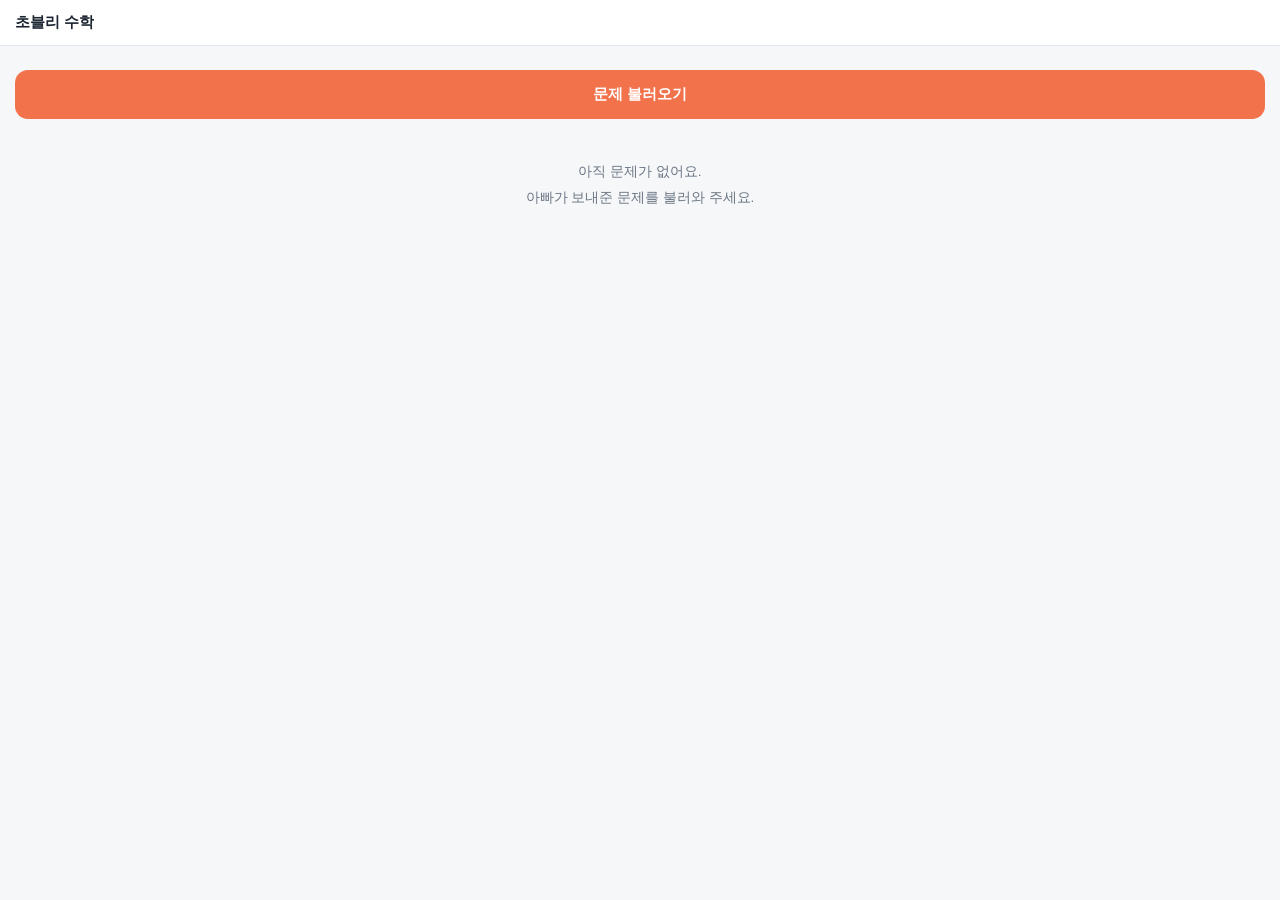
==== index.html @ 3755fc2c "Add files via upload" ====
<!DOCTYPE html>
<html lang="ko">
<head>
<meta charset="utf-8">
<meta name="viewport" content="width=device-width,initial-scale=1,maximum-scale=1,user-scalable=no,viewport-fit=cover">
<meta name="theme-color" content="#f2724b">
<meta name="mobile-web-app-capable" content="yes">
<meta name="apple-mobile-web-app-capable" content="yes">
<meta name="apple-mobile-web-app-status-bar-style" content="default">
<meta name="apple-mobile-web-app-title" content="초블리 수학">
<link rel="manifest" href="manifest.json">
<link rel="apple-touch-icon" href="icon-192.png">
<title>초블리 수학</title>
<style>
  :root{
    --ink:#1b2430; --sub:#6b7684; --line:#e3e7ec; --bg:#f6f7f9;
    --card:#fff; --kid:#f2724b; --ok:#17a06a; --new:#7c4dff; --soft:#f7f9fc;
  }
  *{box-sizing:border-box;-webkit-tap-highlight-color:transparent}
  html,body{height:100%}
  body{
    margin:0;background:var(--bg);color:var(--ink);
    font-family:-apple-system,"Apple SD Gothic Neo","Noto Sans KR","Malgun Gothic",sans-serif;
    display:flex;flex-direction:column;
    padding-top:env(safe-area-inset-top);padding-bottom:env(safe-area-inset-bottom);
    overscroll-behavior:none;
  }
  .bar{
    padding:13px 15px;background:var(--card);border-bottom:1px solid var(--line);
    display:flex;align-items:center;gap:9px;flex:0 0 auto;
  }
  .bar .back{border:0;background:transparent;font-size:19px;color:var(--sub);padding:0 3px;cursor:pointer;font-family:inherit}
  .bar .t{font-size:15px;font-weight:700;overflow:hidden;text-overflow:ellipsis;white-space:nowrap}
  .bar .count{margin-left:auto;font-size:13px;color:var(--sub);font-variant-numeric:tabular-nums;flex:0 0 auto}
  .wrap{flex:1;overflow-y:auto;padding:15px;-webkit-overflow-scrolling:touch}

  .btn{
    display:block;width:100%;border:0;border-radius:13px;padding:15px;
    font-size:15px;font-weight:700;font-family:inherit;cursor:pointer;margin-top:9px;
  }
  .btn:active{transform:scale(.985)}
  .btn.kid{background:var(--kid);color:#fff}
  .btn.ghost{background:var(--card);color:var(--ink);border:1px solid var(--line)}
  .btn.ok{background:var(--ok);color:#fff}
  .btn:disabled{opacity:.45}
  .row{display:flex;gap:8px}
  .row .btn{margin-top:9px}

  .label{font-size:11.5px;color:var(--sub);margin:18px 0 7px;letter-spacing:.03em}
  .card{background:var(--card);border:1px solid var(--line);border-radius:14px;padding:13px 14px;margin-bottom:9px;cursor:pointer;line-height:1.8}
  .card:active{background:#fafbfc}
  .card .n{font-weight:700;font-size:14.5px}
  .card .m{color:var(--sub);font-size:12px;margin-top:3px}
  .card.fresh{border-color:var(--new);background:#f8f5ff}
  .newtag{display:inline-block;font-size:10px;font-weight:800;color:#fff;background:var(--new);padding:2px 7px;border-radius:20px;margin-left:6px;vertical-align:2px}

  textarea{
    width:100%;min-height:170px;border:1.5px dashed #c3ccd8;border-radius:12px;
    padding:12px;font-size:13px;font-family:inherit;background:var(--card);
    line-height:1.6;resize:none;color:var(--ink);
  }
  textarea:focus{outline:0;border-color:var(--kid)}

  .note{border-radius:11px;padding:11px 13px;font-size:12.5px;line-height:1.7;margin-top:11px}
  .note.warn{background:#fff5e8;color:#8a5a12}
  .note.good{background:#eaf7f0;color:#0f6d49}
  .note.info{background:#f1eeff;color:#4a2fb0}
  .note.bad{background:#fdeced;color:#a52334}

  .prog{height:6px;border-radius:4px;background:#e9ecf0;overflow:hidden;margin-bottom:16px}
  .prog i{display:block;height:100%;background:var(--kid);transition:width .3s}

  .qtext{font-size:17px;line-height:2.15;font-weight:600;margin-bottom:4px;word-break:keep-all}

  .ansbox{
    background:var(--card);border:1px solid var(--line);border-radius:14px;
    padding:16px;display:flex;align-items:center;justify-content:center;
    gap:6px;min-height:86px;flex-wrap:wrap;
  }
  .cell{
    width:52px;height:50px;border:2px solid #c8d1dc;border-radius:9px;background:#fff;
    text-align:center;font-size:21px;font-weight:700;font-family:inherit;color:var(--ink);
    padding:0;
  }
  .cell:focus{outline:0;border-color:var(--kid)}
  .cell.sm{width:46px;height:40px;font-size:18px}
  .fracin{display:flex;flex-direction:column;align-items:center;gap:4px}
  .fracin .bar2{width:46px;height:2.5px;background:var(--ink);border-radius:2px}
  .unit{font-size:17px;font-weight:700;color:var(--sub);margin-left:3px}
  .dot{font-size:26px;font-weight:800;align-self:flex-end;padding-bottom:6px}

  /* 세로 분수 (본문용) */
  .fr{display:inline-flex;flex-direction:column;align-items:center;justify-content:center;
      vertical-align:middle;margin:0 3px;line-height:1;position:relative;top:-.08em}
  .fr .up,.fr .dn{font-size:.74em;font-weight:700;line-height:1.15}
  .fr .ln{width:100%;min-width:12px;height:1.4px;background:currentColor;margin:2px 0}

  .steps{background:var(--card);border:1px solid var(--line);border-radius:12px;padding:14px;margin-top:11px;font-size:14px;line-height:2.2}
  .steps .st{margin-bottom:13px}
  .steps .st:last-child{margin-bottom:0}
  .steps .sh{font-weight:700;font-size:13.5px;color:var(--kid);margin-bottom:3px}
  .steps .sd{color:#3c4653;font-size:13.5px;line-height:1.95}
  .steps .sf{background:var(--soft);border-radius:8px;padding:9px 11px;margin-top:6px;font-size:14.5px;line-height:2.1;font-weight:600}
  .steps .fin{border-top:1px dashed var(--line);padding-top:11px;font-weight:700;font-size:14.5px;line-height:2}

  .big{font-size:26px;font-weight:800;text-align:center;margin:26px 0 6px}
  .mid{text-align:center;color:var(--sub);font-size:14px;margin-bottom:6px}
  .score{text-align:center;font-size:15px;font-weight:700;margin-bottom:20px}
  .empty{text-align:center;color:var(--sub);font-size:13.5px;padding:40px 20px;line-height:1.9}
  .hide{display:none!important}
  .del{float:right;color:#c0c8d2;font-size:12px;padding:2px 6px}
</style>
</head>
<body>

<div class="bar">
  <button class="back hide" id="backBtn">←</button>
  <span class="t" id="title">초블리 수학</span>
  <span class="count" id="count"></span>
</div>
<div class="wrap" id="wrap"></div>

<script>
"use strict";

/* ---------- 저장 ---------- */
var KEY = "chobly-math-sets-v1";
var MAX_SETS = 5;

function loadSets(){
  try{
    var raw = localStorage.getItem(KEY);
    if(!raw) return [];
    var v = JSON.parse(raw);
    return Array.isArray(v) ? v : [];
  }catch(e){ return []; }
}
function saveSets(sets){
  try{ localStorage.setItem(KEY, JSON.stringify(sets.slice(0, MAX_SETS))); }
  catch(e){}
}

/* ---------- 압축 코드 해독 ---------- */
/* 아빠 앱: JSON → deflate → base64 → "CHOB1:..." */
function decodeCode(text){
  var m = String(text).match(/CHOB1:([A-Za-z0-9+/=_-]+)/);
  if(!m) throw new Error("형식이 아니에요");
  var b64 = m[1].replace(/-/g,"+").replace(/_/g,"/");
  while(b64.length % 4) b64 += "=";
  var bin = atob(b64);
  var bytes = new Uint8Array(bin.length);
  for(var i=0;i<bin.length;i++) bytes[i] = bin.charCodeAt(i);
  return bytes;
}
function inflateBytes(bytes){
  if(typeof DecompressionStream === "undefined") return Promise.reject(new Error("미지원"));
  var ds = new DecompressionStream("deflate-raw");
  var stream = new Blob([bytes]).stream().pipeThrough(ds);
  return new Response(stream).text();
}
function parseCode(text){
  var bytes = decodeCode(text);
  return inflateBytes(bytes).then(function(json){
    var data = JSON.parse(json);
    if(!data || !Array.isArray(data.q) || !data.q.length) throw new Error("문제가 없어요");
    return data;
  });
}

/* ---------- 분수/수식 표기 ---------- */
/* 3/4 → 세로분수, 2_1/3 → 대분수 */
function fracHTML(text){
  var s = esc(String(text == null ? "" : text));
  // 대분수(2_1/3)와 진분수(3/4)를 한 번에 처리한다.
  // 두 번 치환하면 앞서 만든 결과 안의 숫자를 다시 잡아먹으므로 반드시 한 패스로.
  return s.replace(/(\d+)_(\d+)\/(\d+)|(\d+)\/(\d+)/g, function(m, mw, mn, md, fn, fd){
    if(mw !== undefined){
      return mw + '<span class="fr"><span class="up">'+mn+'</span><i class="ln"></i><span class="dn">'+md+'</span></span>';
    }
    return '<span class="fr"><span class="up">'+fn+'</span><i class="ln"></i><span class="dn">'+fd+'</span></span>';
  });
}
function esc(s){
  return String(s).replace(/&/g,"&amp;").replace(/</g,"&lt;").replace(/>/g,"&gt;");
}

/* ---------- 답 비교 ---------- */
function gcd(a,b){ a=Math.abs(a); b=Math.abs(b); while(b){ var t=b; b=a%b; a=t; } return a; }

function answerValue(ans){
  // ans: {type:"int"|"frac"|"mixed"|"dec", ...}
  if(!ans) return null;
  if(ans.type === "int") return Number(ans.value);
  if(ans.type === "dec") return Number(ans.value);
  if(ans.type === "frac"){
    if(!Number(ans.den)) return null;
    return Number(ans.num)/Number(ans.den);
  }
  if(ans.type === "mixed"){
    if(!Number(ans.den)) return null;
    return Number(ans.whole) + Number(ans.num)/Number(ans.den);
  }
  return null;
}
function sameAnswer(correct, input){
  var a = answerValue(correct), b = answerValue(input);
  if(a === null || b === null || isNaN(a) || isNaN(b)) return false;
  return Math.abs(a-b) < 1e-9;
}
function answerText(ans){
  if(!ans) return "";
  var u = ans.unit ? " " + ans.unit : "";
  if(ans.type === "int" || ans.type === "dec") return ans.value + u;
  if(ans.type === "frac") return ans.num + "/" + ans.den + u;
  if(ans.type === "mixed") return ans.whole + "_" + ans.num + "/" + ans.den + u;
  return "";
}

/* ---------- 상태 ---------- */
var sets = loadSets();
var view = "home";      // home | paste | quiz | done
var curSet = null;      // 현재 세트 객체
var idx = 0;            // 문제 번호
var tries = 0;          // 이 문제 시도 횟수
var revealed = false;   // 풀이 열림
var judged = null;      // null | "right" | "wrong"
var onlyWrong = false;  // 틀린 문제만 다시 풀기 모드
var order = [];         // 실제 풀 순서(인덱스 배열)

var wrap = document.getElementById("wrap");
var titleEl = document.getElementById("title");
var countEl = document.getElementById("count");
var backBtn = document.getElementById("backBtn");

backBtn.onclick = function(){
  if(view === "quiz" || view === "done" || view === "paste"){ go("home"); }
};

function go(v){
  view = v;
  if(v === "home"){ curSet = null; onlyWrong = false; }
  render();
  wrap.scrollTop = 0;
}

/* ---------- 렌더 ---------- */
function render(){
  backBtn.classList.toggle("hide", view === "home");
  countEl.textContent = "";
  if(view === "home"){ titleEl.textContent = "초블리 수학"; renderHome(); }
  else if(view === "paste"){ titleEl.textContent = "문제 불러오기"; renderPaste(); }
  else if(view === "quiz"){ titleEl.textContent = curSet.title; renderQuiz(); }
  else if(view === "done"){ titleEl.textContent = curSet.title; renderDone(); }
}

function renderHome(){
  var h = '<button class="btn kid" id="toPaste">문제 불러오기</button>';
  if(!sets.length){
    h += '<div class="empty">아직 문제가 없어요.<br>아빠가 보내준 문제를 불러와 주세요.</div>';
  }else{
    h += '<div class="label">풀 수 있는 문제</div>';
    sets.forEach(function(s,i){
      var solved = (s.answers || []).filter(function(a){ return a !== null && a !== undefined; }).length;
      var msg;
      if(s.finished){
        var right = countRight(s);
        msg = s.q.length + "문제 · " + s.q.length + "개 중 " + right + "개 맞음";
      }else if(solved > 0){
        msg = s.q.length + "문제 · " + solved + "문제까지 풀었어요";
      }else{
        msg = s.q.length + "문제 · 아직 안 풀었어요";
      }
      h += '<div class="card'+(s.fresh?' fresh':'')+'" data-i="'+i+'">'
         + '<span class="del" data-del="'+i+'">✕</span>'
         + '<div class="n">'+esc(s.title)+(s.fresh?'<span class="newtag">NEW</span>':'')+'</div>'
         + '<div class="m">'+msg+'</div></div>';
    });
    h += '<div class="note warn">문제는 최근 '+MAX_SETS+'개까지만 남아요.</div>';
  }
  wrap.innerHTML = h;

  document.getElementById("toPaste").onclick = function(){ go("paste"); };
  Array.prototype.forEach.call(wrap.querySelectorAll(".card"), function(el){
    el.onclick = function(ev){
      if(ev.target.hasAttribute("data-del")) return;
      openSet(Number(el.getAttribute("data-i")));
    };
  });
  Array.prototype.forEach.call(wrap.querySelectorAll("[data-del]"), function(el){
    el.onclick = function(ev){
      ev.stopPropagation();
      var i = Number(el.getAttribute("data-del"));
      if(confirm("이 문제를 지울까요?")){
        sets.splice(i,1); saveSets(sets); render();
      }
    };
  });
}

function countRight(s){
  var n = 0;
  (s.answers||[]).forEach(function(a,i){
    if(a && a.correct) n++;
  });
  return n;
}

function renderPaste(){
  wrap.innerHTML =
    '<div class="note info">아빠가 카톡으로 보내준 문제를 길게 눌러 전체 선택하고 복사한 다음, 아래 칸에 붙여넣으세요.</div>'
  + '<div class="label">여기에 붙여넣기</div>'
  + '<textarea id="pasteArea" placeholder="CHOB1:..." autocomplete="off" autocorrect="off" spellcheck="false"></textarea>'
  + '<div id="pasteMsg"></div>'
  + '<button class="btn kid" id="doLoad">문제 가져오기</button>';

  document.getElementById("doLoad").onclick = function(){
    var txt = document.getElementById("pasteArea").value.trim();
    var msg = document.getElementById("pasteMsg");
    if(!txt){ msg.innerHTML = '<div class="note bad">붙여넣은 내용이 없어요.</div>'; return; }
    msg.innerHTML = '<div class="note info">불러오는 중…</div>';
    parseCode(txt).then(function(data){
      var dup = sets.some(function(s){ return s.id === data.id; });
      if(dup){ msg.innerHTML = '<div class="note warn">이미 갖고 있는 문제예요.</div>'; return; }
      sets.forEach(function(s){ s.fresh = false; });
      sets.unshift({
        id: data.id || String(Date.now()),
        title: data.title || "수학 문제",
        q: data.q,
        answers: new Array(data.q.length).fill(null),
        finished: false,
        fresh: true
      });
      sets = sets.slice(0, MAX_SETS);
      saveSets(sets);
      go("home");
    }).catch(function(e){
      msg.innerHTML = '<div class="note bad">문제 데이터가 아니에요. 카톡 내용을 처음부터 끝까지 모두 복사했는지 확인해 주세요.</div>';
    });
  };
}

function openSet(i){
  curSet = sets[i];
  curSet.fresh = false;
  saveSets(sets);
  onlyWrong = false;
  order = curSet.q.map(function(_,k){ return k; });
  // 안 푼 문제부터 이어서
  var firstUnsolved = curSet.answers.findIndex(function(a){ return !a; });
  idx = firstUnsolved === -1 ? 0 : firstUnsolved;
  if(curSet.finished) idx = 0;
  resetQ();
  go("quiz");
}

function resetQ(){ tries = 0; revealed = false; judged = null; }

/* ---------- 문제 화면 ---------- */
function renderQuiz(){
  var qi = order[idx];
  var q = curSet.q[qi];
  countEl.textContent = (idx+1) + " / " + order.length;

  var pct = Math.round((idx / order.length) * 100);
  var h = '<div class="prog"><i style="width:'+pct+'%"></i></div>';
  h += '<div class="qtext">'+fracHTML(q.text)+'</div>';

  if(judged === "right"){
    h += '<div class="note good">정답이에요! 🎉</div>';
  }else if(judged === "wrong" && tries >= 2){
    h += '<div class="note bad">아쉬워요. 정답은 '+fracHTML(answerText(q.answer))+' 이에요.</div>';
  }else if(judged === "wrong"){
    h += '<div class="note warn">아쉬워요. 한 번 더 풀어볼까요?</div>';
  }

  h += '<div class="label">답을 써보세요</div>';
  h += '<div class="ansbox">' + inputHTML(q.answer) + '</div>';

  var done = (judged === "right") || (judged === "wrong" && tries >= 2);
  if(!done){
    h += '<button class="btn kid" id="check">'+(tries>0?'다시 확인':'정답 확인')+'</button>';
    h += '<div class="row">'
       + '<button class="btn ghost" id="showSol">풀이 보기</button>'
       + '<button class="btn ghost" id="skip">건너뛰기</button></div>';
  }else{
    h += '<button class="btn kid" id="next">'+(idx+1 < order.length ? '다음 문제' : '결과 보기')+'</button>';
    if(!revealed) h += '<button class="btn ghost" id="showSol">풀이 보기</button>';
  }

  if(revealed) h += solutionHTML(q);

  wrap.innerHTML = h;

  var chk = document.getElementById("check");
  if(chk) chk.onclick = doCheck;
  var nx = document.getElementById("next");
  if(nx) nx.onclick = doNext;
  var sk = document.getElementById("skip");
  if(sk) sk.onclick = doSkip;
  var ss = document.getElementById("showSol");
  if(ss) ss.onclick = function(){ revealed = true; renderQuiz(); };

  var first = wrap.querySelector(".cell:not([disabled])");
  if(first && !done) first.focus();
}

function inputHTML(ans){
  var t = ans.type;
  var u = ans.unit ? '<span class="unit">'+esc(ans.unit)+'</span>' : '';
  var dis = (judged === "right" || (judged === "wrong" && tries >= 2)) ? ' disabled' : '';
  if(t === "int" || t === "dec"){
    if(t === "int"){
      return '<input class="cell" id="v1" type="tel" inputmode="numeric" maxlength="6"'+dis+'>'+u;
    }
    return '<input class="cell sm" id="v1" type="tel" inputmode="numeric" maxlength="4"'+dis+'>'
         + '<span class="dot">.</span>'
         + '<input class="cell sm" id="v2" type="tel" inputmode="numeric" maxlength="3"'+dis+'>'+u;
  }
  if(t === "frac"){
    return '<div class="fracin">'
         + '<input class="cell sm" id="v1" type="tel" inputmode="numeric" maxlength="4"'+dis+'>'
         + '<i class="bar2"></i>'
         + '<input class="cell sm" id="v2" type="tel" inputmode="numeric" maxlength="4"'+dis+'>'
         + '</div>'+u;
  }
  // mixed
  return '<input class="cell sm" id="v0" type="tel" inputmode="numeric" maxlength="3"'+dis+'>'
       + '<div class="fracin">'
       + '<input class="cell sm" id="v1" type="tel" inputmode="numeric" maxlength="4"'+dis+'>'
       + '<i class="bar2"></i>'
       + '<input class="cell sm" id="v2" type="tel" inputmode="numeric" maxlength="4"'+dis+'>'
       + '</div>'+u;
}

function readInput(ans){
  function val(id){
    var el = document.getElementById(id);
    return el ? el.value.trim() : "";
  }
  var t = ans.type;
  if(t === "int"){
    var a = val("v1"); if(a === "") return null;
    return { type:"int", value:Number(a) };
  }
  if(t === "dec"){
    var w = val("v1"), f = val("v2");
    if(w === "" && f === "") return null;
    return { type:"dec", value:Number((w||"0") + "." + (f||"0")) };
  }
  if(t === "frac"){
    var n = val("v1"), d = val("v2");
    if(n === "" || d === "" || Number(d) === 0) return null;
    return { type:"frac", num:Number(n), den:Number(d) };
  }
  var wh = val("v0"), n2 = val("v1"), d2 = val("v2");
  if(wh === "" || n2 === "" || d2 === "" || Number(d2) === 0) return null;
  return { type:"mixed", whole:Number(wh), num:Number(n2), den:Number(d2) };
}

function doCheck(){
  var qi = order[idx];
  var q = curSet.q[qi];
  var input = readInput(q.answer);
  if(!input){
    alert("답을 모두 써주세요.");
    return;
  }
  tries++;
  var right = sameAnswer(q.answer, input);
  judged = right ? "right" : "wrong";
  if(right || tries >= 2){
    if(!onlyWrong){
      curSet.answers[qi] = { correct: right, given: input };
      saveSets(sets);
    }
    if(right) revealed = true;
  }
  renderQuiz();
}

function doSkip(){
  var qi = order[idx];
  if(!onlyWrong){
    curSet.answers[qi] = { correct:false, skipped:true };
    saveSets(sets);
  }
  doNext();
}

function doNext(){
  if(idx + 1 < order.length){
    idx++; resetQ(); renderQuiz(); wrap.scrollTop = 0;
  }else{
    if(!onlyWrong){ curSet.finished = true; saveSets(sets); }
    go("done");
  }
}

function solutionHTML(q){
  var h = '<div class="label">풀이</div><div class="steps">';
  (q.steps || []).forEach(function(s, i){
    h += '<div class="st"><div class="sh">'+(i+1)+'. '+esc(s.title||"")+'</div>'
       + '<div class="sd">'+fracHTML(s.desc||"")+'</div>';
    if(s.math) h += '<div class="sf">'+fracHTML(s.math)+'</div>';
    h += '</div>';
  });
  if(q.conclusion) h += '<div class="fin">'+fracHTML(q.conclusion)+'</div>';
  h += '</div>';
  return h;
}

/* ---------- 결과 화면 ---------- */
function renderDone(){
  var total = curSet.q.length;
  var right = countRight(curSet);
  var h = '<div class="big">다 풀었어요! 🎉</div>'
        + '<div class="mid">'+total+'문제 중</div>'
        + '<div class="score">'+right+'개 정답</div>';

  var wrongIdx = [];
  curSet.answers.forEach(function(a,i){ if(!a || !a.correct) wrongIdx.push(i); });

  if(wrongIdx.length){
    h += '<div class="label">틀린 문제</div>';
    wrongIdx.forEach(function(i){
      var q = curSet.q[i];
      var a = curSet.answers[i];
      var mine = (a && a.skipped) ? "건너뜀" : ("내 답 " + (a && a.given ? fracHTML(answerText(a.given)) : "-"));
      var short = q.text.length > 40 ? q.text.slice(0,40) + "…" : q.text;
      h += '<div class="card" style="cursor:default">'
         + '<div class="n">'+(i+1)+'. '+fracHTML(short)+'</div>'
         + '<div class="m">'+mine+' · 정답 '+fracHTML(answerText(q.answer))+'</div></div>';
    });
    h += '<button class="btn kid" id="retry">틀린 문제만 다시 풀기</button>';
  }else{
    h += '<div class="note good">전부 다 맞았어요! 정말 잘했어요 👏</div>';
  }
  h += '<button class="btn ghost" id="again">처음부터 다시 풀기</button>';
  h += '<button class="btn ghost" id="home">목록으로</button>';
  wrap.innerHTML = h;

  var rt = document.getElementById("retry");
  if(rt) rt.onclick = function(){
    onlyWrong = true;
    order = wrongIdx.slice();
    idx = 0; resetQ(); go("quiz");
  };
  document.getElementById("again").onclick = function(){
    onlyWrong = false;
    curSet.answers = new Array(curSet.q.length).fill(null);
    curSet.finished = false;
    saveSets(sets);
    order = curSet.q.map(function(_,k){ return k; });
    idx = 0; resetQ(); go("quiz");
  };
  document.getElementById("home").onclick = function(){ go("home"); };
}

/* ---------- 시작 ---------- */
render();

if("serviceWorker" in navigator){
  window.addEventListener("load", function(){
    navigator.serviceWorker.register("sw.js").catch(function(){});
  });
}
</script>
</body>
</html>
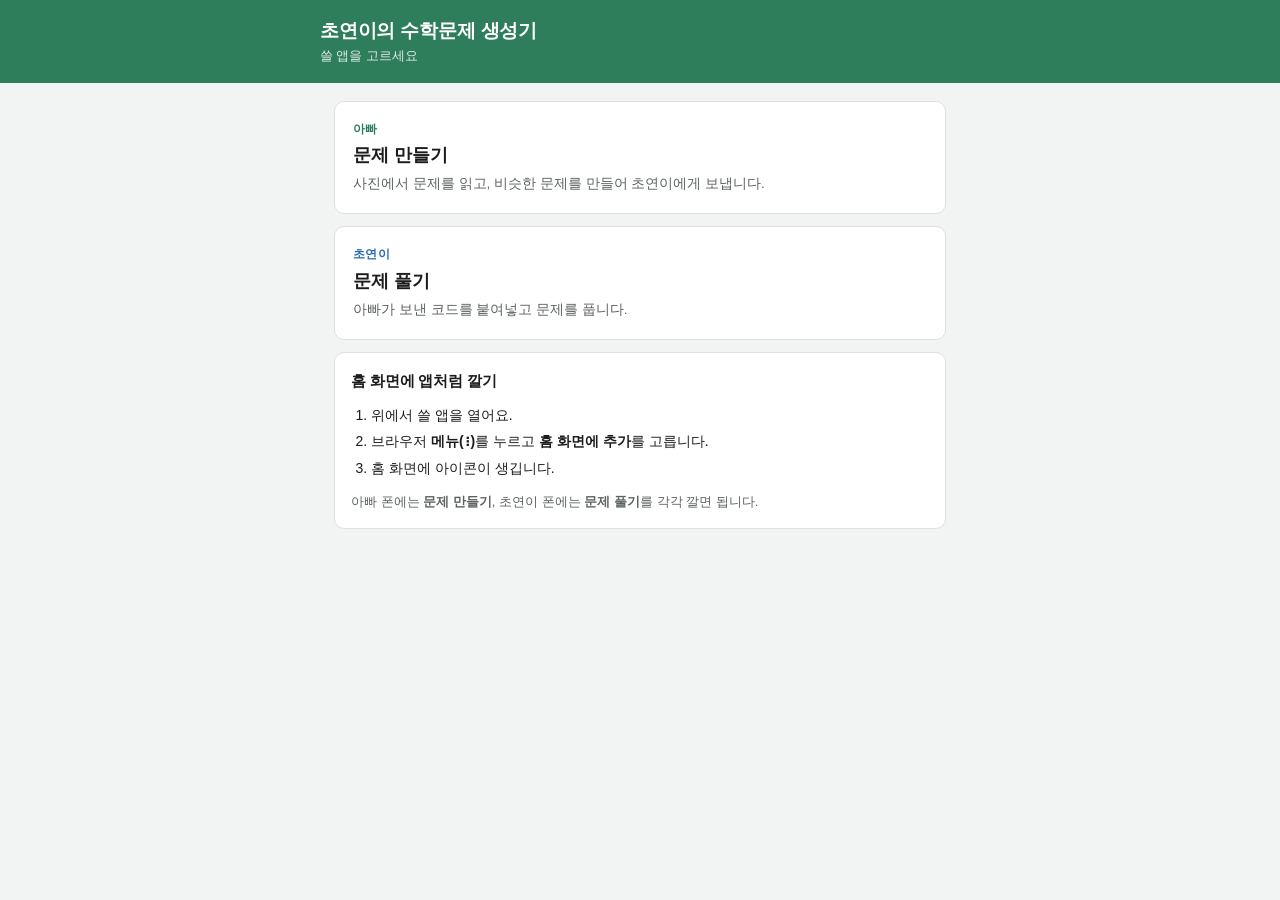
==== commit 6f60b57f: "Rebuild both apps to match SPEC Parent app (5 steps): - Step 2 now recognizes text in-app with Tesse" ====
--- a/index.html
+++ b/index.html
@@ -1,568 +1,79 @@
 <!DOCTYPE html>
 <html lang="ko">
 <head>
-<meta charset="utf-8">
-<meta name="viewport" content="width=device-width,initial-scale=1,maximum-scale=1,user-scalable=no,viewport-fit=cover">
-<meta name="theme-color" content="#f2724b">
-<meta name="mobile-web-app-capable" content="yes">
-<meta name="apple-mobile-web-app-capable" content="yes">
-<meta name="apple-mobile-web-app-status-bar-style" content="default">
-<meta name="apple-mobile-web-app-title" content="초블리 수학">
-<link rel="manifest" href="manifest.json">
-<link rel="apple-touch-icon" href="icon-192.png">
-<title>초블리 수학</title>
+<meta charset="UTF-8">
+<meta name="viewport" content="width=device-width, initial-scale=1.0, viewport-fit=cover">
+<title>초연이의 수학문제 생성기</title>
+<meta name="theme-color" content="#2E7D5B">
+<link rel="stylesheet" href="shared/style.css">
 <style>
-  :root{
-    --ink:#1b2430; --sub:#6b7684; --line:#e3e7ec; --bg:#f6f7f9;
-    --card:#fff; --kid:#f2724b; --ok:#17a06a; --new:#7c4dff; --soft:#f7f9fc;
+  .pickapp {
+    display: block; text-decoration: none; color: inherit;
+    border: 1px solid var(--line); border-radius: var(--radius);
+    background: var(--paper); padding: 18px; margin-bottom: 12px;
   }
-  *{box-sizing:border-box;-webkit-tap-highlight-color:transparent}
-  html,body{height:100%}
-  body{
-    margin:0;background:var(--bg);color:var(--ink);
-    font-family:-apple-system,"Apple SD Gothic Neo","Noto Sans KR","Malgun Gothic",sans-serif;
-    display:flex;flex-direction:column;
-    padding-top:env(safe-area-inset-top);padding-bottom:env(safe-area-inset-bottom);
-    overscroll-behavior:none;
-  }
-  .bar{
-    padding:13px 15px;background:var(--card);border-bottom:1px solid var(--line);
-    display:flex;align-items:center;gap:9px;flex:0 0 auto;
-  }
-  .bar .back{border:0;background:transparent;font-size:19px;color:var(--sub);padding:0 3px;cursor:pointer;font-family:inherit}
-  .bar .t{font-size:15px;font-weight:700;overflow:hidden;text-overflow:ellipsis;white-space:nowrap}
-  .bar .count{margin-left:auto;font-size:13px;color:var(--sub);font-variant-numeric:tabular-nums;flex:0 0 auto}
-  .wrap{flex:1;overflow-y:auto;padding:15px;-webkit-overflow-scrolling:touch}
-
-  .btn{
-    display:block;width:100%;border:0;border-radius:13px;padding:15px;
-    font-size:15px;font-weight:700;font-family:inherit;cursor:pointer;margin-top:9px;
-  }
-  .btn:active{transform:scale(.985)}
-  .btn.kid{background:var(--kid);color:#fff}
-  .btn.ghost{background:var(--card);color:var(--ink);border:1px solid var(--line)}
-  .btn.ok{background:var(--ok);color:#fff}
-  .btn:disabled{opacity:.45}
-  .row{display:flex;gap:8px}
-  .row .btn{margin-top:9px}
-
-  .label{font-size:11.5px;color:var(--sub);margin:18px 0 7px;letter-spacing:.03em}
-  .card{background:var(--card);border:1px solid var(--line);border-radius:14px;padding:13px 14px;margin-bottom:9px;cursor:pointer;line-height:1.8}
-  .card:active{background:#fafbfc}
-  .card .n{font-weight:700;font-size:14.5px}
-  .card .m{color:var(--sub);font-size:12px;margin-top:3px}
-  .card.fresh{border-color:var(--new);background:#f8f5ff}
-  .newtag{display:inline-block;font-size:10px;font-weight:800;color:#fff;background:var(--new);padding:2px 7px;border-radius:20px;margin-left:6px;vertical-align:2px}
-
-  textarea{
-    width:100%;min-height:170px;border:1.5px dashed #c3ccd8;border-radius:12px;
-    padding:12px;font-size:13px;font-family:inherit;background:var(--card);
-    line-height:1.6;resize:none;color:var(--ink);
-  }
-  textarea:focus{outline:0;border-color:var(--kid)}
-
-  .note{border-radius:11px;padding:11px 13px;font-size:12.5px;line-height:1.7;margin-top:11px}
-  .note.warn{background:#fff5e8;color:#8a5a12}
-  .note.good{background:#eaf7f0;color:#0f6d49}
-  .note.info{background:#f1eeff;color:#4a2fb0}
-  .note.bad{background:#fdeced;color:#a52334}
-
-  .prog{height:6px;border-radius:4px;background:#e9ecf0;overflow:hidden;margin-bottom:16px}
-  .prog i{display:block;height:100%;background:var(--kid);transition:width .3s}
-
-  .qtext{font-size:17px;line-height:2.15;font-weight:600;margin-bottom:4px;word-break:keep-all}
-
-  .ansbox{
-    background:var(--card);border:1px solid var(--line);border-radius:14px;
-    padding:16px;display:flex;align-items:center;justify-content:center;
-    gap:6px;min-height:86px;flex-wrap:wrap;
-  }
-  .cell{
-    width:52px;height:50px;border:2px solid #c8d1dc;border-radius:9px;background:#fff;
-    text-align:center;font-size:21px;font-weight:700;font-family:inherit;color:var(--ink);
-    padding:0;
-  }
-  .cell:focus{outline:0;border-color:var(--kid)}
-  .cell.sm{width:46px;height:40px;font-size:18px}
-  .fracin{display:flex;flex-direction:column;align-items:center;gap:4px}
-  .fracin .bar2{width:46px;height:2.5px;background:var(--ink);border-radius:2px}
-  .unit{font-size:17px;font-weight:700;color:var(--sub);margin-left:3px}
-  .dot{font-size:26px;font-weight:800;align-self:flex-end;padding-bottom:6px}
-
-  /* 세로 분수 (본문용) */
-  .fr{display:inline-flex;flex-direction:column;align-items:center;justify-content:center;
-      vertical-align:middle;margin:0 3px;line-height:1;position:relative;top:-.08em}
-  .fr .up,.fr .dn{font-size:.74em;font-weight:700;line-height:1.15}
-  .fr .ln{width:100%;min-width:12px;height:1.4px;background:currentColor;margin:2px 0}
-
-  .steps{background:var(--card);border:1px solid var(--line);border-radius:12px;padding:14px;margin-top:11px;font-size:14px;line-height:2.2}
-  .steps .st{margin-bottom:13px}
-  .steps .st:last-child{margin-bottom:0}
-  .steps .sh{font-weight:700;font-size:13.5px;color:var(--kid);margin-bottom:3px}
-  .steps .sd{color:#3c4653;font-size:13.5px;line-height:1.95}
-  .steps .sf{background:var(--soft);border-radius:8px;padding:9px 11px;margin-top:6px;font-size:14.5px;line-height:2.1;font-weight:600}
-  .steps .fin{border-top:1px dashed var(--line);padding-top:11px;font-weight:700;font-size:14.5px;line-height:2}
-
-  .big{font-size:26px;font-weight:800;text-align:center;margin:26px 0 6px}
-  .mid{text-align:center;color:var(--sub);font-size:14px;margin-bottom:6px}
-  .score{text-align:center;font-size:15px;font-weight:700;margin-bottom:20px}
-  .empty{text-align:center;color:var(--sub);font-size:13.5px;padding:40px 20px;line-height:1.9}
-  .hide{display:none!important}
-  .del{float:right;color:#c0c8d2;font-size:12px;padding:2px 6px}
+  .pickapp .k { font-size: 12px; font-weight: 700; letter-spacing: 0.04em; text-transform: uppercase; }
+  .pickapp .n { font-size: 18px; font-weight: 700; margin: 4px 0 4px; }
+  .pickapp .d { font-size: 13.5px; color: var(--ink-soft); }
+  .dad .k { color: #2E7D5B; }
+  .kid .k { color: #2B6CB0; }
+  ol { padding-left: 20px; font-size: 14px; line-height: 1.9; }
+  ol b { font-weight: 700; }
 </style>
 </head>
 <body>
 
-<div class="bar">
-  <button class="back hide" id="backBtn">←</button>
-  <span class="t" id="title">초블리 수학</span>
-  <span class="count" id="count"></span>
+<div class="top"><div class="top-inner">
+  <h1>초연이의 수학문제 생성기</h1>
+  <p>쓸 앱을 고르세요</p>
+</div></div>
+
+<div class="wrap">
+  <a class="pickapp dad" href="parent/">
+    <div class="k">아빠</div>
+    <div class="n">문제 만들기</div>
+    <div class="d">사진에서 문제를 읽고, 비슷한 문제를 만들어 초연이에게 보냅니다.</div>
+  </a>
+
+  <a class="pickapp kid" href="kid/">
+    <div class="k">초연이</div>
+    <div class="n">문제 풀기</div>
+    <div class="d">아빠가 보낸 코드를 붙여넣고 문제를 풉니다.</div>
+  </a>
+
+  <div class="card">
+    <h2 class="title" style="font-size:15px">홈 화면에 앱처럼 깔기</h2>
+    <ol style="margin-top:10px">
+      <li>위에서 쓸 앱을 열어요.</li>
+      <li>브라우저 <b>메뉴(⋮)</b>를 누르고 <b>홈 화면에 추가</b>를 고릅니다.</li>
+      <li>홈 화면에 아이콘이 생깁니다.</li>
+    </ol>
+    <p class="muted" style="margin-top:10px">
+      아빠 폰에는 <b>문제 만들기</b>, 초연이 폰에는 <b>문제 풀기</b>를 각각 깔면 됩니다.
+    </p>
+  </div>
+
+  <div id="cleanup"></div>
 </div>
-<div class="wrap" id="wrap"></div>
 
 <script>
-"use strict";
-
-/* ---------- 저장 ---------- */
-var KEY = "chobly-math-sets-v1";
-var MAX_SETS = 5;
-
-function loadSets(){
-  try{
-    var raw = localStorage.getItem(KEY);
-    if(!raw) return [];
-    var v = JSON.parse(raw);
-    return Array.isArray(v) ? v : [];
-  }catch(e){ return []; }
-}
-function saveSets(sets){
-  try{ localStorage.setItem(KEY, JSON.stringify(sets.slice(0, MAX_SETS))); }
-  catch(e){}
-}
-
-/* ---------- 압축 코드 해독 ---------- */
-/* 아빠 앱: JSON → deflate → base64 → "CHOB1:..." */
-function decodeCode(text){
-  var m = String(text).match(/CHOB1:([A-Za-z0-9+/=_-]+)/);
-  if(!m) throw new Error("형식이 아니에요");
-  var b64 = m[1].replace(/-/g,"+").replace(/_/g,"/");
-  while(b64.length % 4) b64 += "=";
-  var bin = atob(b64);
-  var bytes = new Uint8Array(bin.length);
-  for(var i=0;i<bin.length;i++) bytes[i] = bin.charCodeAt(i);
-  return bytes;
-}
-function inflateBytes(bytes){
-  if(typeof DecompressionStream === "undefined") return Promise.reject(new Error("미지원"));
-  var ds = new DecompressionStream("deflate-raw");
-  var stream = new Blob([bytes]).stream().pipeThrough(ds);
-  return new Response(stream).text();
-}
-function parseCode(text){
-  var bytes = decodeCode(text);
-  return inflateBytes(bytes).then(function(json){
-    var data = JSON.parse(json);
-    if(!data || !Array.isArray(data.q) || !data.q.length) throw new Error("문제가 없어요");
-    return data;
-  });
-}
-
-/* ---------- 분수/수식 표기 ---------- */
-/* 3/4 → 세로분수, 2_1/3 → 대분수 */
-function fracHTML(text){
-  var s = esc(String(text == null ? "" : text));
-  // 대분수(2_1/3)와 진분수(3/4)를 한 번에 처리한다.
-  // 두 번 치환하면 앞서 만든 결과 안의 숫자를 다시 잡아먹으므로 반드시 한 패스로.
-  return s.replace(/(\d+)_(\d+)\/(\d+)|(\d+)\/(\d+)/g, function(m, mw, mn, md, fn, fd){
-    if(mw !== undefined){
-      return mw + '<span class="fr"><span class="up">'+mn+'</span><i class="ln"></i><span class="dn">'+md+'</span></span>';
-    }
-    return '<span class="fr"><span class="up">'+fn+'</span><i class="ln"></i><span class="dn">'+fd+'</span></span>';
-  });
-}
-function esc(s){
-  return String(s).replace(/&/g,"&amp;").replace(/</g,"&lt;").replace(/>/g,"&gt;");
-}
-
-/* ---------- 답 비교 ---------- */
-function gcd(a,b){ a=Math.abs(a); b=Math.abs(b); while(b){ var t=b; b=a%b; a=t; } return a; }
-
-function answerValue(ans){
-  // ans: {type:"int"|"frac"|"mixed"|"dec", ...}
-  if(!ans) return null;
-  if(ans.type === "int") return Number(ans.value);
-  if(ans.type === "dec") return Number(ans.value);
-  if(ans.type === "frac"){
-    if(!Number(ans.den)) return null;
-    return Number(ans.num)/Number(ans.den);
-  }
-  if(ans.type === "mixed"){
-    if(!Number(ans.den)) return null;
-    return Number(ans.whole) + Number(ans.num)/Number(ans.den);
-  }
-  return null;
-}
-function sameAnswer(correct, input){
-  var a = answerValue(correct), b = answerValue(input);
-  if(a === null || b === null || isNaN(a) || isNaN(b)) return false;
-  return Math.abs(a-b) < 1e-9;
-}
-function answerText(ans){
-  if(!ans) return "";
-  var u = ans.unit ? " " + ans.unit : "";
-  if(ans.type === "int" || ans.type === "dec") return ans.value + u;
-  if(ans.type === "frac") return ans.num + "/" + ans.den + u;
-  if(ans.type === "mixed") return ans.whole + "_" + ans.num + "/" + ans.den + u;
-  return "";
-}
-
-/* ---------- 상태 ---------- */
-var sets = loadSets();
-var view = "home";      // home | paste | quiz | done
-var curSet = null;      // 현재 세트 객체
-var idx = 0;            // 문제 번호
-var tries = 0;          // 이 문제 시도 횟수
-var revealed = false;   // 풀이 열림
-var judged = null;      // null | "right" | "wrong"
-var onlyWrong = false;  // 틀린 문제만 다시 풀기 모드
-var order = [];         // 실제 풀 순서(인덱스 배열)
-
-var wrap = document.getElementById("wrap");
-var titleEl = document.getElementById("title");
-var countEl = document.getElementById("count");
-var backBtn = document.getElementById("backBtn");
-
-backBtn.onclick = function(){
-  if(view === "quiz" || view === "done" || view === "paste"){ go("home"); }
-};
-
-function go(v){
-  view = v;
-  if(v === "home"){ curSet = null; onlyWrong = false; }
-  render();
-  wrap.scrollTop = 0;
-}
-
-/* ---------- 렌더 ---------- */
-function render(){
-  backBtn.classList.toggle("hide", view === "home");
-  countEl.textContent = "";
-  if(view === "home"){ titleEl.textContent = "초블리 수학"; renderHome(); }
-  else if(view === "paste"){ titleEl.textContent = "문제 불러오기"; renderPaste(); }
-  else if(view === "quiz"){ titleEl.textContent = curSet.title; renderQuiz(); }
-  else if(view === "done"){ titleEl.textContent = curSet.title; renderDone(); }
-}
-
-function renderHome(){
-  var h = '<button class="btn kid" id="toPaste">문제 불러오기</button>';
-  if(!sets.length){
-    h += '<div class="empty">아직 문제가 없어요.<br>아빠가 보내준 문제를 불러와 주세요.</div>';
-  }else{
-    h += '<div class="label">풀 수 있는 문제</div>';
-    sets.forEach(function(s,i){
-      var solved = (s.answers || []).filter(function(a){ return a !== null && a !== undefined; }).length;
-      var msg;
-      if(s.finished){
-        var right = countRight(s);
-        msg = s.q.length + "문제 · " + s.q.length + "개 중 " + right + "개 맞음";
-      }else if(solved > 0){
-        msg = s.q.length + "문제 · " + solved + "문제까지 풀었어요";
-      }else{
-        msg = s.q.length + "문제 · 아직 안 풀었어요";
+// 예전에 깔았던 루트 서비스워커가 낡은 화면을 계속 보여주는 것을 막는다.
+if ('serviceWorker' in navigator) {
+  navigator.serviceWorker.getRegistrations().then(regs => {
+    const stale = regs.filter(r => {
+      const p = new URL(r.scope).pathname;
+      return !/\/(parent|kid)\/$/.test(p);
+    });
+    if (!stale.length) return;
+    Promise.all(stale.map(r => r.unregister())).then(() => {
+      if (window.caches) {
+        caches.keys().then(keys =>
+          Promise.all(keys.filter(k => !/parent|kid/.test(k)).map(k => caches.delete(k))));
       }
-      h += '<div class="card'+(s.fresh?' fresh':'')+'" data-i="'+i+'">'
-         + '<span class="del" data-del="'+i+'">✕</span>'
-         + '<div class="n">'+esc(s.title)+(s.fresh?'<span class="newtag">NEW</span>':'')+'</div>'
-         + '<div class="m">'+msg+'</div></div>';
+      document.getElementById('cleanup').innerHTML =
+        '<div class="note ok">예전 버전 정리를 마쳤습니다. 화면을 한 번 새로고침해 주세요.</div>';
     });
-    h += '<div class="note warn">문제는 최근 '+MAX_SETS+'개까지만 남아요.</div>';
-  }
-  wrap.innerHTML = h;
-
-  document.getElementById("toPaste").onclick = function(){ go("paste"); };
-  Array.prototype.forEach.call(wrap.querySelectorAll(".card"), function(el){
-    el.onclick = function(ev){
-      if(ev.target.hasAttribute("data-del")) return;
-      openSet(Number(el.getAttribute("data-i")));
-    };
-  });
-  Array.prototype.forEach.call(wrap.querySelectorAll("[data-del]"), function(el){
-    el.onclick = function(ev){
-      ev.stopPropagation();
-      var i = Number(el.getAttribute("data-del"));
-      if(confirm("이 문제를 지울까요?")){
-        sets.splice(i,1); saveSets(sets); render();
-      }
-    };
-  });
-}
-
-function countRight(s){
-  var n = 0;
-  (s.answers||[]).forEach(function(a,i){
-    if(a && a.correct) n++;
-  });
-  return n;
-}
-
-function renderPaste(){
-  wrap.innerHTML =
-    '<div class="note info">아빠가 카톡으로 보내준 문제를 길게 눌러 전체 선택하고 복사한 다음, 아래 칸에 붙여넣으세요.</div>'
-  + '<div class="label">여기에 붙여넣기</div>'
-  + '<textarea id="pasteArea" placeholder="CHOB1:..." autocomplete="off" autocorrect="off" spellcheck="false"></textarea>'
-  + '<div id="pasteMsg"></div>'
-  + '<button class="btn kid" id="doLoad">문제 가져오기</button>';
-
-  document.getElementById("doLoad").onclick = function(){
-    var txt = document.getElementById("pasteArea").value.trim();
-    var msg = document.getElementById("pasteMsg");
-    if(!txt){ msg.innerHTML = '<div class="note bad">붙여넣은 내용이 없어요.</div>'; return; }
-    msg.innerHTML = '<div class="note info">불러오는 중…</div>';
-    parseCode(txt).then(function(data){
-      var dup = sets.some(function(s){ return s.id === data.id; });
-      if(dup){ msg.innerHTML = '<div class="note warn">이미 갖고 있는 문제예요.</div>'; return; }
-      sets.forEach(function(s){ s.fresh = false; });
-      sets.unshift({
-        id: data.id || String(Date.now()),
-        title: data.title || "수학 문제",
-        q: data.q,
-        answers: new Array(data.q.length).fill(null),
-        finished: false,
-        fresh: true
-      });
-      sets = sets.slice(0, MAX_SETS);
-      saveSets(sets);
-      go("home");
-    }).catch(function(e){
-      msg.innerHTML = '<div class="note bad">문제 데이터가 아니에요. 카톡 내용을 처음부터 끝까지 모두 복사했는지 확인해 주세요.</div>';
-    });
-  };
-}
-
-function openSet(i){
-  curSet = sets[i];
-  curSet.fresh = false;
-  saveSets(sets);
-  onlyWrong = false;
-  order = curSet.q.map(function(_,k){ return k; });
-  // 안 푼 문제부터 이어서
-  var firstUnsolved = curSet.answers.findIndex(function(a){ return !a; });
-  idx = firstUnsolved === -1 ? 0 : firstUnsolved;
-  if(curSet.finished) idx = 0;
-  resetQ();
-  go("quiz");
-}
-
-function resetQ(){ tries = 0; revealed = false; judged = null; }
-
-/* ---------- 문제 화면 ---------- */
-function renderQuiz(){
-  var qi = order[idx];
-  var q = curSet.q[qi];
-  countEl.textContent = (idx+1) + " / " + order.length;
-
-  var pct = Math.round((idx / order.length) * 100);
-  var h = '<div class="prog"><i style="width:'+pct+'%"></i></div>';
-  h += '<div class="qtext">'+fracHTML(q.text)+'</div>';
-
-  if(judged === "right"){
-    h += '<div class="note good">정답이에요! 🎉</div>';
-  }else if(judged === "wrong" && tries >= 2){
-    h += '<div class="note bad">아쉬워요. 정답은 '+fracHTML(answerText(q.answer))+' 이에요.</div>';
-  }else if(judged === "wrong"){
-    h += '<div class="note warn">아쉬워요. 한 번 더 풀어볼까요?</div>';
-  }
-
-  h += '<div class="label">답을 써보세요</div>';
-  h += '<div class="ansbox">' + inputHTML(q.answer) + '</div>';
-
-  var done = (judged === "right") || (judged === "wrong" && tries >= 2);
-  if(!done){
-    h += '<button class="btn kid" id="check">'+(tries>0?'다시 확인':'정답 확인')+'</button>';
-    h += '<div class="row">'
-       + '<button class="btn ghost" id="showSol">풀이 보기</button>'
-       + '<button class="btn ghost" id="skip">건너뛰기</button></div>';
-  }else{
-    h += '<button class="btn kid" id="next">'+(idx+1 < order.length ? '다음 문제' : '결과 보기')+'</button>';
-    if(!revealed) h += '<button class="btn ghost" id="showSol">풀이 보기</button>';
-  }
-
-  if(revealed) h += solutionHTML(q);
-
-  wrap.innerHTML = h;
-
-  var chk = document.getElementById("check");
-  if(chk) chk.onclick = doCheck;
-  var nx = document.getElementById("next");
-  if(nx) nx.onclick = doNext;
-  var sk = document.getElementById("skip");
-  if(sk) sk.onclick = doSkip;
-  var ss = document.getElementById("showSol");
-  if(ss) ss.onclick = function(){ revealed = true; renderQuiz(); };
-
-  var first = wrap.querySelector(".cell:not([disabled])");
-  if(first && !done) first.focus();
-}
-
-function inputHTML(ans){
-  var t = ans.type;
-  var u = ans.unit ? '<span class="unit">'+esc(ans.unit)+'</span>' : '';
-  var dis = (judged === "right" || (judged === "wrong" && tries >= 2)) ? ' disabled' : '';
-  if(t === "int" || t === "dec"){
-    if(t === "int"){
-      return '<input class="cell" id="v1" type="tel" inputmode="numeric" maxlength="6"'+dis+'>'+u;
-    }
-    return '<input class="cell sm" id="v1" type="tel" inputmode="numeric" maxlength="4"'+dis+'>'
-         + '<span class="dot">.</span>'
-         + '<input class="cell sm" id="v2" type="tel" inputmode="numeric" maxlength="3"'+dis+'>'+u;
-  }
-  if(t === "frac"){
-    return '<div class="fracin">'
-         + '<input class="cell sm" id="v1" type="tel" inputmode="numeric" maxlength="4"'+dis+'>'
-         + '<i class="bar2"></i>'
-         + '<input class="cell sm" id="v2" type="tel" inputmode="numeric" maxlength="4"'+dis+'>'
-         + '</div>'+u;
-  }
-  // mixed
-  return '<input class="cell sm" id="v0" type="tel" inputmode="numeric" maxlength="3"'+dis+'>'
-       + '<div class="fracin">'
-       + '<input class="cell sm" id="v1" type="tel" inputmode="numeric" maxlength="4"'+dis+'>'
-       + '<i class="bar2"></i>'
-       + '<input class="cell sm" id="v2" type="tel" inputmode="numeric" maxlength="4"'+dis+'>'
-       + '</div>'+u;
-}
-
-function readInput(ans){
-  function val(id){
-    var el = document.getElementById(id);
-    return el ? el.value.trim() : "";
-  }
-  var t = ans.type;
-  if(t === "int"){
-    var a = val("v1"); if(a === "") return null;
-    return { type:"int", value:Number(a) };
-  }
-  if(t === "dec"){
-    var w = val("v1"), f = val("v2");
-    if(w === "" && f === "") return null;
-    return { type:"dec", value:Number((w||"0") + "." + (f||"0")) };
-  }
-  if(t === "frac"){
-    var n = val("v1"), d = val("v2");
-    if(n === "" || d === "" || Number(d) === 0) return null;
-    return { type:"frac", num:Number(n), den:Number(d) };
-  }
-  var wh = val("v0"), n2 = val("v1"), d2 = val("v2");
-  if(wh === "" || n2 === "" || d2 === "" || Number(d2) === 0) return null;
-  return { type:"mixed", whole:Number(wh), num:Number(n2), den:Number(d2) };
-}
-
-function doCheck(){
-  var qi = order[idx];
-  var q = curSet.q[qi];
-  var input = readInput(q.answer);
-  if(!input){
-    alert("답을 모두 써주세요.");
-    return;
-  }
-  tries++;
-  var right = sameAnswer(q.answer, input);
-  judged = right ? "right" : "wrong";
-  if(right || tries >= 2){
-    if(!onlyWrong){
-      curSet.answers[qi] = { correct: right, given: input };
-      saveSets(sets);
-    }
-    if(right) revealed = true;
-  }
-  renderQuiz();
-}
-
-function doSkip(){
-  var qi = order[idx];
-  if(!onlyWrong){
-    curSet.answers[qi] = { correct:false, skipped:true };
-    saveSets(sets);
-  }
-  doNext();
-}
-
-function doNext(){
-  if(idx + 1 < order.length){
-    idx++; resetQ(); renderQuiz(); wrap.scrollTop = 0;
-  }else{
-    if(!onlyWrong){ curSet.finished = true; saveSets(sets); }
-    go("done");
-  }
-}
-
-function solutionHTML(q){
-  var h = '<div class="label">풀이</div><div class="steps">';
-  (q.steps || []).forEach(function(s, i){
-    h += '<div class="st"><div class="sh">'+(i+1)+'. '+esc(s.title||"")+'</div>'
-       + '<div class="sd">'+fracHTML(s.desc||"")+'</div>';
-    if(s.math) h += '<div class="sf">'+fracHTML(s.math)+'</div>';
-    h += '</div>';
-  });
-  if(q.conclusion) h += '<div class="fin">'+fracHTML(q.conclusion)+'</div>';
-  h += '</div>';
-  return h;
-}
-
-/* ---------- 결과 화면 ---------- */
-function renderDone(){
-  var total = curSet.q.length;
-  var right = countRight(curSet);
-  var h = '<div class="big">다 풀었어요! 🎉</div>'
-        + '<div class="mid">'+total+'문제 중</div>'
-        + '<div class="score">'+right+'개 정답</div>';
-
-  var wrongIdx = [];
-  curSet.answers.forEach(function(a,i){ if(!a || !a.correct) wrongIdx.push(i); });
-
-  if(wrongIdx.length){
-    h += '<div class="label">틀린 문제</div>';
-    wrongIdx.forEach(function(i){
-      var q = curSet.q[i];
-      var a = curSet.answers[i];
-      var mine = (a && a.skipped) ? "건너뜀" : ("내 답 " + (a && a.given ? fracHTML(answerText(a.given)) : "-"));
-      var short = q.text.length > 40 ? q.text.slice(0,40) + "…" : q.text;
-      h += '<div class="card" style="cursor:default">'
-         + '<div class="n">'+(i+1)+'. '+fracHTML(short)+'</div>'
-         + '<div class="m">'+mine+' · 정답 '+fracHTML(answerText(q.answer))+'</div></div>';
-    });
-    h += '<button class="btn kid" id="retry">틀린 문제만 다시 풀기</button>';
-  }else{
-    h += '<div class="note good">전부 다 맞았어요! 정말 잘했어요 👏</div>';
-  }
-  h += '<button class="btn ghost" id="again">처음부터 다시 풀기</button>';
-  h += '<button class="btn ghost" id="home">목록으로</button>';
-  wrap.innerHTML = h;
-
-  var rt = document.getElementById("retry");
-  if(rt) rt.onclick = function(){
-    onlyWrong = true;
-    order = wrongIdx.slice();
-    idx = 0; resetQ(); go("quiz");
-  };
-  document.getElementById("again").onclick = function(){
-    onlyWrong = false;
-    curSet.answers = new Array(curSet.q.length).fill(null);
-    curSet.finished = false;
-    saveSets(sets);
-    order = curSet.q.map(function(_,k){ return k; });
-    idx = 0; resetQ(); go("quiz");
-  };
-  document.getElementById("home").onclick = function(){ go("home"); };
-}
-
-/* ---------- 시작 ---------- */
-render();
-
-if("serviceWorker" in navigator){
-  window.addEventListener("load", function(){
-    navigator.serviceWorker.register("sw.js").catch(function(){});
-  });
+  }).catch(() => {});
 }
 </script>
 </body>
--- a/shared/style.css
+++ b/shared/style.css
@@ -0,0 +1,241 @@
+/* 초연이의 수학문제 생성기 — 공통 스타일
+   폴드6(접힘 ~360px / 펼침 ~900px)와 갤럭시S21(~360px) 기준.
+   가로 스크롤이 절대 생기지 않아야 한다. */
+
+*, *::before, *::after { box-sizing: border-box; }
+* { margin: 0; padding: 0; }
+
+:root {
+  --accent: #2E7D5B;
+  --accent-strong: #1F5C42;
+  --accent-soft: #E6F2EC;
+
+  --ink: #1B1D1C;
+  --ink-soft: #5C635F;
+  --ink-faint: #8A918D;
+
+  --paper: #FFFFFF;
+  --ground: #F2F4F3;
+  --line: #DCE1DE;
+
+  --blue: #1565C0;
+  --blue-soft: #E3F0FC;
+  --red: #C0392B;
+  --red-soft: #FBEAE7;
+  --amber: #B26A00;
+  --amber-soft: #FDF0DC;
+
+  --radius: 10px;
+  --gap: 14px;
+
+  --font: -apple-system, BlinkMacSystemFont, 'Segoe UI', Roboto,
+          'Apple SD Gothic Neo', 'Noto Sans KR', 'Malgun Gothic', sans-serif;
+}
+
+@media (prefers-color-scheme: dark) {
+  :root:not([data-theme="light"]) {
+    --accent: #6DBF9B;
+    --accent-strong: #8FD4B6;
+    --accent-soft: #1B2A24;
+
+    --ink: #E8EBE9;
+    --ink-soft: #A8B0AC;
+    --ink-faint: #7C847F;
+
+    --paper: #1A1D1C;
+    --ground: #111312;
+    --line: #2E3432;
+
+    --blue: #7FB6EF;
+    --blue-soft: #14243A;
+    --red: #EF8B7E;
+    --red-soft: #33201D;
+    --amber: #E0A452;
+    --amber-soft: #2E2415;
+  }
+}
+
+html { -webkit-text-size-adjust: 100%; }
+
+body {
+  font-family: var(--font);
+  background: var(--ground);
+  color: var(--ink);
+  line-height: 1.55;
+  font-size: 16px;
+  min-height: 100vh;
+  overflow-x: hidden;
+}
+
+.wrap {
+  width: 100%;
+  max-width: 640px;
+  margin: 0 auto;
+  padding: 0 14px 40px;
+}
+
+/* ---------- 헤더 ---------- */
+.top {
+  background: var(--accent);
+  color: #fff;
+  padding: 16px 14px;
+  margin-bottom: 18px;
+}
+.top-inner { max-width: 640px; margin: 0 auto; }
+.top h1 { font-size: 19px; font-weight: 700; letter-spacing: -0.01em; }
+.top p { font-size: 12.5px; opacity: 0.85; margin-top: 2px; }
+
+/* ---------- 단계 표시 ---------- */
+.steps { display: flex; gap: 6px; margin-bottom: 20px; }
+.steps i {
+  flex: 1; height: 4px; border-radius: 2px;
+  background: var(--line); transition: background 0.2s;
+}
+.steps i.on { background: var(--accent); }
+.steps i.done { background: var(--accent); opacity: 0.45; }
+
+/* ---------- 카드 ---------- */
+.card {
+  background: var(--paper);
+  border: 1px solid var(--line);
+  border-radius: var(--radius);
+  padding: 16px;
+  margin-bottom: var(--gap);
+}
+h2.title {
+  font-size: 17px; font-weight: 700;
+  margin-bottom: 4px; letter-spacing: -0.01em;
+}
+p.sub { font-size: 13px; color: var(--ink-soft); margin-bottom: 14px; }
+
+/* ---------- 알림 ---------- */
+.note {
+  border-radius: 8px; padding: 11px 13px;
+  font-size: 13.5px; margin-bottom: var(--gap);
+  border-left: 3px solid var(--blue);
+  background: var(--blue-soft); color: var(--ink);
+}
+.note.ok    { border-left-color: var(--accent); background: var(--accent-soft); }
+.note.warn  { border-left-color: var(--amber);  background: var(--amber-soft); }
+.note.bad   { border-left-color: var(--red);    background: var(--red-soft); }
+
+/* ---------- 버튼 ---------- */
+.btns { display: flex; flex-direction: column; gap: 10px; margin-top: 16px; }
+@media (min-width: 480px) { .btns.row { flex-direction: row; } .btns.row button { flex: 1; } }
+
+button {
+  font-family: inherit; font-size: 15px; font-weight: 600;
+  padding: 13px 16px; border-radius: 8px; border: 1.5px solid transparent;
+  cursor: pointer; width: 100%; min-height: 48px;
+  transition: filter 0.15s, opacity 0.15s;
+}
+button:active:not(:disabled) { filter: brightness(0.93); }
+.primary { background: var(--accent); color: #fff; }
+.ghost   { background: var(--paper); color: var(--accent); border-color: var(--accent); }
+.plain   { background: var(--paper); color: var(--ink-soft); border-color: var(--line); }
+button:disabled { opacity: 0.45; cursor: not-allowed; }
+button:focus-visible { outline: 2px solid var(--blue); outline-offset: 2px; }
+
+/* ---------- 폼 ---------- */
+label.field { display: block; font-size: 13.5px; font-weight: 600; margin-bottom: 7px; }
+input[type="file"], textarea, input[type="text"], select {
+  width: 100%; font-family: inherit; font-size: 15px;
+  padding: 11px; border: 1px solid var(--line); border-radius: 8px;
+  background: var(--paper); color: var(--ink);
+}
+textarea { resize: vertical; min-height: 110px; line-height: 1.5; }
+input[type="file"] { padding: 9px; font-size: 13.5px; }
+
+.check {
+  display: flex; align-items: flex-start; gap: 10px;
+  padding: 12px; border: 1px solid var(--line); border-radius: 8px;
+  margin-bottom: 10px; cursor: pointer; background: var(--paper);
+}
+.check input { width: 20px; height: 20px; margin-top: 1px; flex: none; accent-color: var(--accent); }
+.check .t { font-size: 14px; font-weight: 600; }
+.check .d { font-size: 12.5px; color: var(--ink-soft); margin-top: 2px; }
+.check > div { min-width: 0; }
+
+.seg { display: flex; gap: 8px; }
+.seg button {
+  flex: 1; font-size: 14px; padding: 10px 8px; min-height: 44px;
+  background: var(--paper); color: var(--ink-soft); border: 1.5px solid var(--line);
+}
+.seg button.on { background: var(--accent-soft); color: var(--accent-strong); border-color: var(--accent); }
+
+/* ---------- 사진 ---------- */
+.photo {
+  width: 100%; max-height: 300px; object-fit: contain;
+  border-radius: 8px; background: var(--ground); margin-top: 10px;
+  border: 1px solid var(--line); display: block;
+}
+
+/* ---------- 진행바 ---------- */
+.bar { height: 6px; border-radius: 3px; background: var(--line); overflow: hidden; margin-top: 10px; }
+.bar span { display: block; height: 100%; background: var(--accent); width: 0; transition: width 0.25s; }
+
+/* ---------- 분수 표시 (SPEC 5절) ---------- */
+.frac {
+  display: inline-grid; grid-template-rows: auto auto;
+  vertical-align: middle; text-align: center;
+  margin: 0 0.12em; font-variant-numeric: tabular-nums;
+}
+.frac-n { border-bottom: 1.6px solid currentColor; padding: 0 0.28em; line-height: 1.25; }
+.frac-d { padding: 0 0.28em; line-height: 1.25; }
+.mixed { display: inline-flex; align-items: center; gap: 0.16em; }
+.mixed-w { font-variant-numeric: tabular-nums; }
+.unit { color: var(--ink-soft); margin-left: 0.15em; }
+
+.qtext { font-size: 16.5px; line-height: 1.85; word-break: keep-all; }
+
+/* ---------- 정답 입력 위젯 (SPEC 5절) ---------- */
+.answer-row {
+  display: flex; align-items: center; justify-content: center;
+  gap: 10px; flex-wrap: wrap; padding: 16px 0;
+}
+/* 공통 input 규칙(width:100%)보다 우선해야 하므로 선택자를 한 단계 더 준다 */
+.answer-row input.ans-box {
+  width: 66px; height: 54px; text-align: center;
+  font-size: 21px; font-weight: 600; font-family: inherit;
+  font-variant-numeric: tabular-nums;
+  border: 2px solid var(--line); border-radius: 8px;
+  background: var(--paper); color: var(--ink); padding: 0;
+  flex: none;
+}
+.answer-row input.ans-box:focus { outline: none; border-color: var(--accent); }
+
+.frac-input { display: inline-flex; flex-direction: column; align-items: center; gap: 5px; width: 66px; }
+.frac-bar { display: block; width: 100%; height: 2.5px; background: currentColor; border-radius: 2px; }
+.mixed-input { display: inline-flex; align-items: center; gap: 9px; }
+.dec-input { display: inline-flex; align-items: center; gap: 5px; }
+.dec-dot { font-size: 26px; font-weight: 700; line-height: 1; padding-bottom: 6px; }
+.unit-label { font-size: 17px; font-weight: 600; color: var(--ink-soft); }
+
+/* ---------- 목록 ---------- */
+.row {
+  display: flex; align-items: center; gap: 10px;
+  padding: 12px; border: 1px solid var(--line); border-radius: 8px;
+  margin-bottom: 8px; background: var(--paper);
+}
+.row > .grow { flex: 1; min-width: 0; }
+.row .meta { font-size: 12px; color: var(--ink-faint); margin-top: 2px; }
+.tag {
+  font-size: 11px; font-weight: 700; padding: 2px 7px; border-radius: 4px;
+  background: var(--blue); color: #fff; flex: none; letter-spacing: 0.02em;
+}
+
+.code {
+  font-family: ui-monospace, SFMono-Regular, Menlo, monospace;
+  font-size: 12px; line-height: 1.6; word-break: break-all;
+  background: var(--ground); border: 1px solid var(--line);
+  border-radius: 8px; padding: 12px; max-height: 150px; overflow-y: auto;
+}
+.prompt-box {
+  background: var(--ground); border: 1px solid var(--line); border-radius: 8px;
+  padding: 12px; max-height: 220px; overflow-y: auto;
+  font-size: 12.5px; line-height: 1.65; white-space: pre-wrap; word-break: break-word;
+}
+
+.hide { display: none !important; }
+.center { text-align: center; }
+.muted { color: var(--ink-soft); font-size: 13px; }
